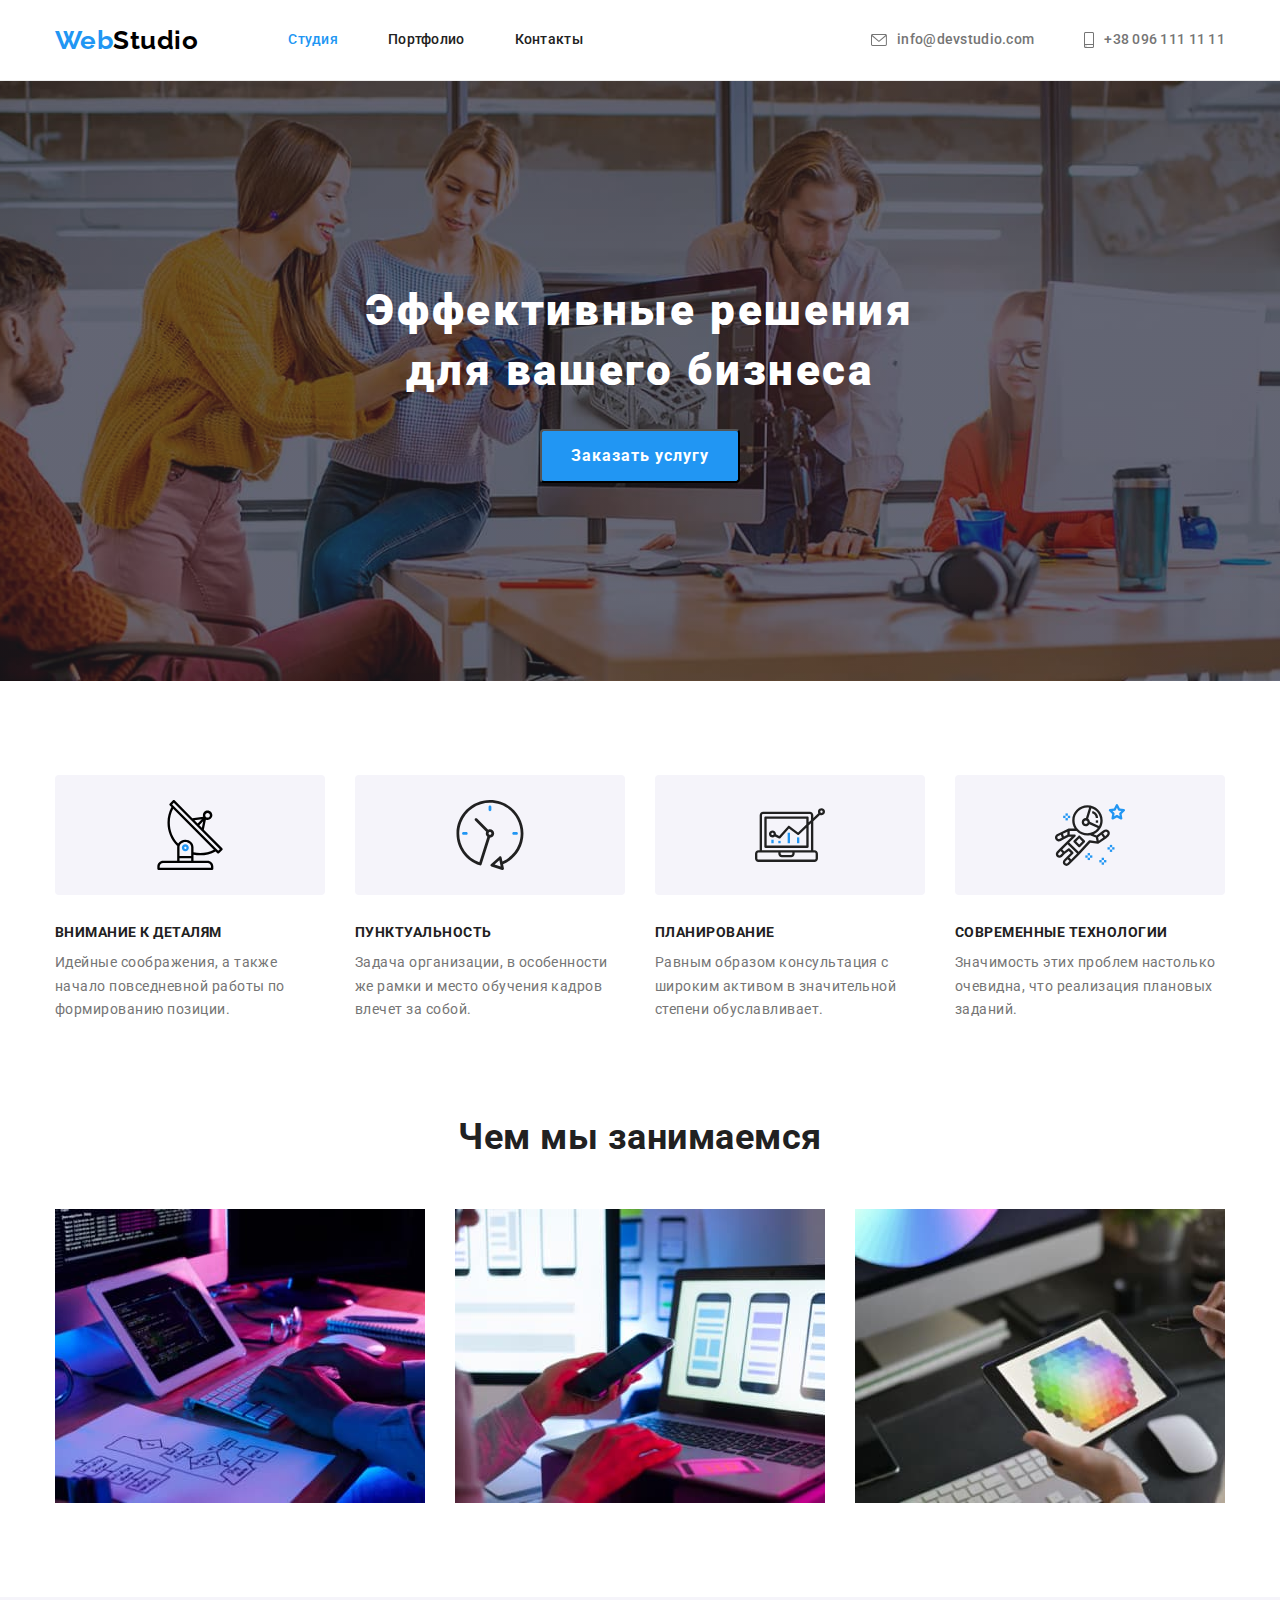
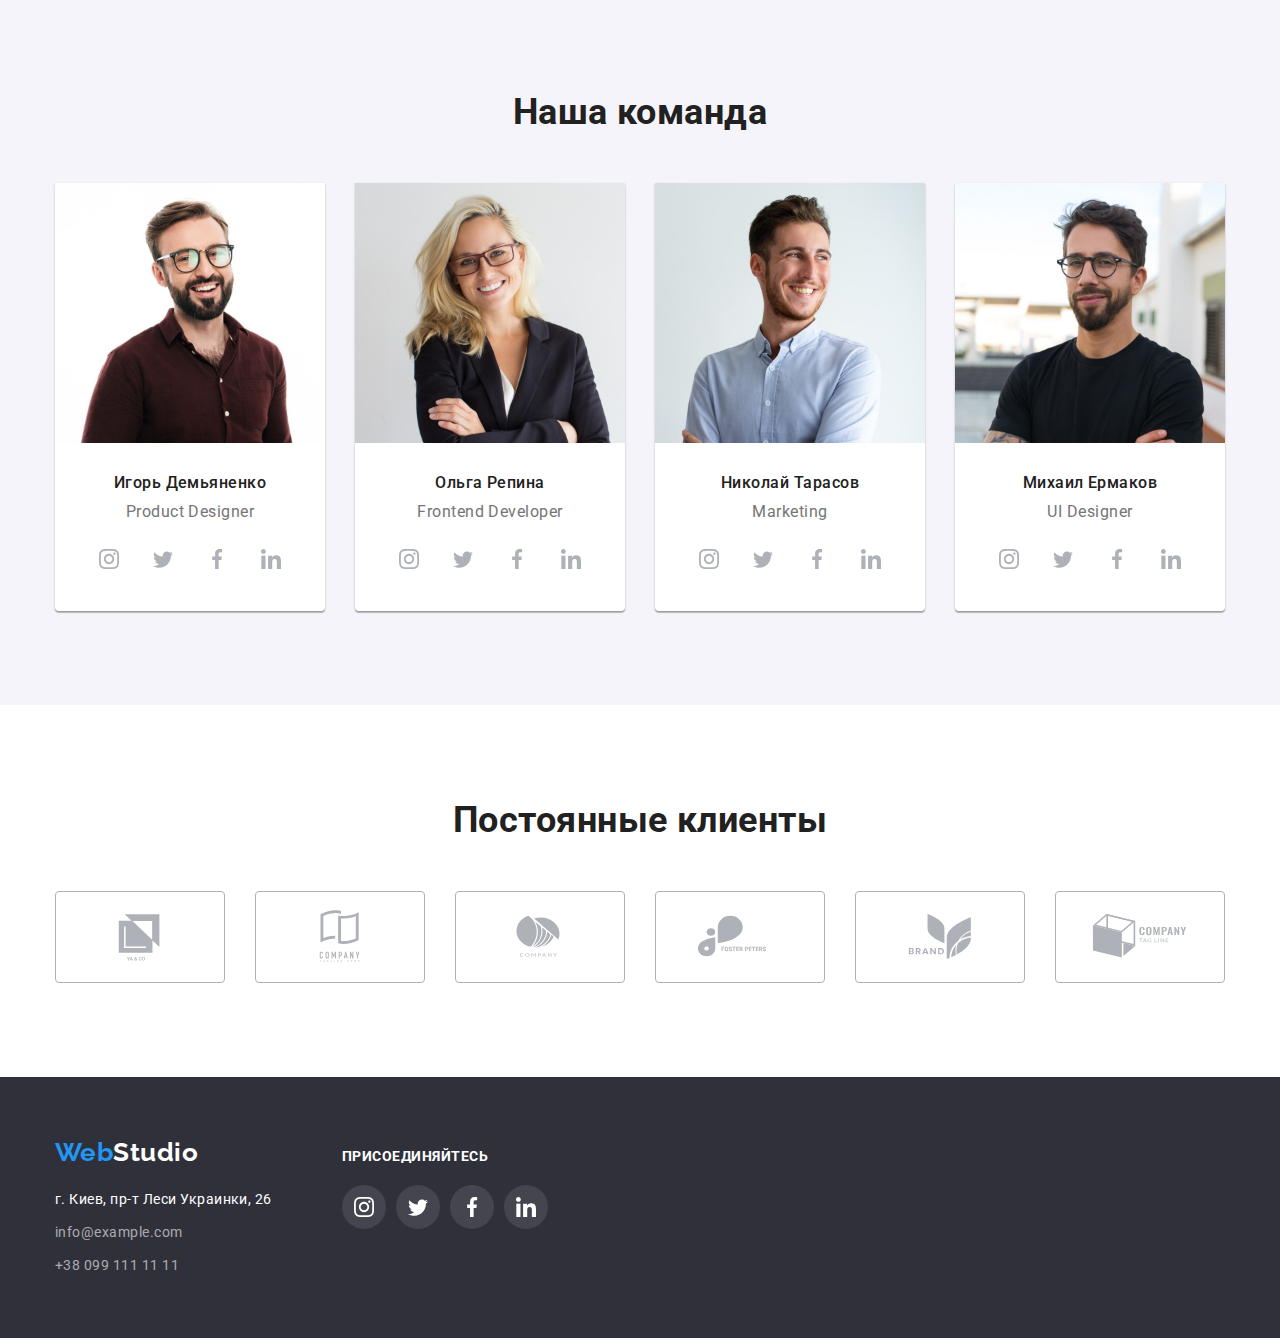
==== index.html @ 12205f4e "Adding initial files" ====
<!DOCTYPE html>
<html lang="ru">
  <head>
    <meta charset="UTF-8" />
    <meta http-equiv="X-UA-Compatible" content="IE=edge" />
    <meta name="viewport" content="width=device-width, initial-scale=1.0" />
    <title>WebStudio</title>

    <link
      rel="stylesheet"
      href="https://cdnjs.cloudflare.com/ajax/libs/modern-normalize/1.1.0/modern-normalize.min.css"
      integrity="sha512-wpPYUAdjBVSE4KJnH1VR1HeZfpl1ub8YT/NKx4PuQ5NmX2tKuGu6U/JRp5y+Y8XG2tV+wKQpNHVUX03MfMFn9Q=="
      crossorigin="anonymous"
      referrerpolicy="no-referrer"
    />
    <link rel="preconnect" href="https://fonts.googleapis.com" />
    <link rel="preconnect" href="https://fonts.gstatic.com" crossorigin />
    <link
      href="https://fonts.googleapis.com/css2?family=Raleway:wght@700&family=Roboto:wght@400;500;700;900&display=swap"
      rel="stylesheet"
    />
    <link rel="stylesheet" href="./css/styles.css" />
  </head>

  <body>
    <header class="header">
      <div class="container">
        <nav class="navigation">
          <a href="./index.html" class="logo"
            ><span class="web">Web</span><span class="studio">Studio</span>
          </a>

          <ul class="site-nav list">
            <li class="nav-item"><a href="./index.html" class="link current">Студия</a></li>
            <li class="nav-item"><a href="./portfolio.html" class="link">Портфолио</a></li>
            <li class="nav-item"><a href="" class="link">Контакты</a></li>
          </ul>
        </nav>

        <ul class="contacts-list list">
          <li class="contact-item">
            <a href="mailto:info@devstudio.com" class="contact-link link">
              <svg class="contact-icon" width="16" height="12">
                <use href="./images/icon/symbol-defs.svg#icon-envelope"></use></svg
              >info@devstudio.com</a
            >
          </li>
          <li class="contact-item">
            <a href="tel:+380961111111" class="contact-link link"
              ><svg class="contact-icon" width="10" height="16">
                <use href="./images/icon/symbol-defs.svg#icon-smartphone"></use></svg
              >+38 096 111 11 11</a
            >
          </li>
        </ul>
      </div>
    </header>

    <main>
      <section class="hero">
        <div class="container">
          <h1 class="hero-title">
            Эффективные решения <br />
            для вашего бизнеса
          </h1>
          <div class="center-button">
            <button type="button" class="button">Заказать услугу</button>
          </div>
        </div>
      </section>

      <section class="section advantage">
        <div class="container">
          <h2 class="visually-hidden">Наши преимущества</h2>
          <ul class="advantage-list list">
            <li class="advantage-info">
              <div class="advantage-card">
                <svg class="advantage-icon" width="70" height="70">
                  <use href="./images/icon/symbol-defs.svg#icon-antenna-1"></use>
                </svg>
              </div>
              <h3 class="advantage-item">Внимание к деталям</h3>
              <p class="advantage-description">
                Идейные соображения, а также начало повседневной работы по формированию позиции.
              </p>
            </li>
            <li class="advantage-info">
              <div class="advantage-card">
                <svg class="advantage-icon" width="70" height="70">
                  <use href="./images/icon/symbol-defs.svg#icon-clock-1"></use>
                </svg>
              </div>
              <h3 class="advantage-item">Пунктуальность</h3>
              <p class="advantage-description">
                Задача организации, в особенности же рамки и место обучения кадров влечет за собой.
              </p>
            </li>
            <li class="advantage-info">
              <div class="advantage-card">
                <svg class="advantage-icon" width="70" height="70">
                  <use href="./images/icon/symbol-defs.svg#icon-diagram-1"></use>
                </svg>
              </div>
              <h3 class="advantage-item">Планирование</h3>
              <p class="advantage-description">
                Равным образом консультация с широким активом в значительной степени обуславливает.
              </p>
            </li>
            <li class="advantage-info">
              <div class="advantage-card">
                <svg class="advantage-icon" width="70" height="70">
                  <use href="./images/icon/symbol-defs.svg#icon-astronaut-1"></use>
                </svg>
              </div>
              <h3 class="advantage-item">Современные технологии</h3>
              <p class="advantage-description">
                Значимость этих проблем настолько очевидна, что реализация плановых заданий.
              </p>
            </li>
          </ul>
        </div>
      </section>

      <section class="section examples">
        <div class="container">
          <h2 class="examples-title">Чем мы занимаемся</h2>
          <ul class="examples-list list">
            <li class="example-img">
              <img src="./images/img.jpg" alt="человек пишет код" width="370" />
            </li>
            <li class="example-img">
              <img
                src="./images/img2.jpg"
                alt="человек разрабатывает макет верстки для мобильных устройств"
                width="370"
              />
            </li>
            <li class="example-img">
              <img
                src="./images/img3.jpg"
                alt="человек продумывает цветовые рпешения для дизайна"
                width="370"
              />
            </li>
          </ul>
        </div>
      </section>

      <section class="section team">
        <div class="container">
          <h2 class="team-title">Наша команда</h2>
          <ul class="team-members list">
            <li class="member-info">
              <img src="./images/igor.jpg" alt="Игорь Демьяненко" width="270" />
              <div class="member-box">
                <h3 class="team-member-name">Игорь Демьяненко</h3>
                <p lang="en" class="team-member-description">Product Designer</p>

                <ul class="team-member-social list">
                  <li class="team-member-item">
                    <a href="" class="team-member-link link">
                      <svg class="social-icon" width="20" height="20">
                        <use href="./images/icon/symbol-defs.svg#icon-instagram-2"></use></svg
                    ></a>
                  </li>

                  <li class="team-member-item">
                    <a href="" class="team-member-link link">
                      <svg class="social-icon" width="20" height="20">
                        <use href="./images/icon/symbol-defs.svg#icon-twitter"></use></svg
                    ></a>
                  </li>

                  <li class="team-member-item">
                    <a href="" class="team-member-link link">
                      <svg class="social-icon" width="20" height="20">
                        <use href="./images/icon/symbol-defs.svg#icon-facebook-1"></use></svg
                    ></a>
                  </li>
                  <li class="team-member-item">
                    <a href="" class="team-member-link link">
                      <svg class="social-icon" width="20" height="20">
                        <use href="./images/icon/symbol-defs.svg#icon-linkedin-1"></use></svg
                    ></a>
                  </li>
                </ul>
              </div>
            </li>

            <li class="member-info">
              <img src="./images/olga.jpg" alt="Ольга Репина" width="270" />
              <div class="member-box">
                <h3 class="team-member-name">Ольга Репина</h3>
                <p lang="en" class="team-member-description">Frontend Developer</p>
                <ul class="team-member-social list">
                  <li class="team-member-item">
                    <a href="" class="team-member-link link">
                      <svg class="social-icon" width="20" height="20">
                        <use href="./images/icon/symbol-defs.svg#icon-instagram-2"></use></svg
                    ></a>
                  </li>
                  <li class="team-member-item">
                    <a href="" class="team-member-link link">
                      <svg class="social-icon" width="20" height="20">
                        <use href="./images/icon/symbol-defs.svg#icon-twitter"></use></svg
                    ></a>
                  </li>

                  <li class="team-member-item">
                    <a href="" class="team-member-link link">
                      <svg class="social-icon" width="20" height="20">
                        <use href="./images/icon/symbol-defs.svg#icon-facebook-1"></use></svg
                    ></a>
                  </li>
                  <li class="team-member-item">
                    <a href="" class="team-member-link link">
                      <svg class="social-icon" width="20" height="20">
                        <use href="./images/icon/symbol-defs.svg#icon-linkedin-1"></use></svg
                    ></a>
                  </li>
                </ul>
              </div>
            </li>
            <li class="member-info">
              <img src="./images/nikolay.jpg" alt="Николай Тарасов" width="270" />
              <div class="member-box">
                <h3 class="team-member-name">Николай Тарасов</h3>
                <p lang="en" class="team-member-description">Marketing</p>
                <ul class="team-member-social list">
                  <li class="team-member-item">
                    <a href="" class="team-member-link link">
                      <svg class="social-icon" width="20" height="20">
                        <use href="./images/icon/symbol-defs.svg#icon-instagram-2"></use></svg
                    ></a>
                  </li>
                  <li class="team-member-item">
                    <a href="" class="team-member-link link">
                      <svg class="social-icon" width="20" height="20">
                        <use href="./images/icon/symbol-defs.svg#icon-twitter"></use></svg
                    ></a>
                  </li>

                  <li class="team-member-item">
                    <a href="" class="team-member-link link">
                      <svg class="social-icon" width="20" height="20">
                        <use href="./images/icon/symbol-defs.svg#icon-facebook-1"></use></svg
                    ></a>
                  </li>
                  <li class="team-member-item">
                    <a href="" class="team-member-link link">
                      <svg class="social-icon" width="20" height="20">
                        <use href="./images/icon/symbol-defs.svg#icon-linkedin-1"></use></svg
                    ></a>
                  </li>
                </ul>
              </div>
            </li>
            <li class="member-info">
              <img src="./images/michail.jpg" alt="Михаил Ермаков" width="270" />
              <div class="member-box">
                <h3 class="team-member-name">Михаил Ермаков</h3>
                <p lang="en" class="team-member-description">UI Designer</p>
                <ul class="team-member-social list">
                  <li class="team-member-item">
                    <a href="" class="team-member-link link">
                      <svg class="social-icon" width="20" height="20">
                        <use href="./images/icon/symbol-defs.svg#icon-instagram-2"></use></svg
                    ></a>
                  </li>
                  <li class="team-member-item">
                    <a href="" class="team-member-link link">
                      <svg class="social-icon" width="20" height="20">
                        <use href="./images/icon/symbol-defs.svg#icon-twitter"></use></svg
                    ></a>
                  </li>
                  <li class="team-member-item">
                    <a href="" class="team-member-link link">
                      <svg class="social-icon" width="20" height="20">
                        <use href="./images/icon/symbol-defs.svg#icon-facebook-1"></use></svg
                    ></a>
                  </li>
                  <li class="team-member-item">
                    <a href="" class="team-member-link link">
                      <svg class="social-icon" width="20" height="20">
                        <use href="./images/icon/symbol-defs.svg#icon-linkedin-1"></use></svg
                    ></a>
                  </li>
                </ul>
              </div>
            </li>
          </ul>
        </div>
      </section>

      <section class="section clients">
        <div class="container">
          <h2 class="clients-header">Постоянные клиенты</h2>
          <ul class="clients-list">
            <li class="clients-item list">
              <a href="" class="clients-link"
                ><svg class="clients-icon" width="106" height="60">
                  <use href="./images/icon/symbol-defs.svg#icon-Logo1"></use></svg
              ></a>
            </li>
            <li class="clients-item list">
              <a href="" class="clients-link"
                ><svg class="clients-icon" width="106" height="60">
                  <use href="./images/icon/symbol-defs.svg#icon-Logo2"></use></svg
              ></a>
            </li>
            <li class="clients-item list">
              <a href="" class="clients-link"
                ><svg class="clients-icon" width="106" height="60">
                  <use href="./images/icon/symbol-defs.svg#icon-Logo3"></use></svg
              ></a>
            </li>
            <li class="clients-item list">
              <a href="" class="clients-link"
                ><svg class="clients-icon" width="106" height="60">
                  <use href="./images/icon/symbol-defs.svg#icon-Logo4"></use></svg
              ></a>
            </li>
            <li class="clients-item list">
              <a href="" class="clients-link"
                ><svg class="clients-icon" width="106" height="60">
                  <use href="./images/icon/symbol-defs.svg#icon-Logo5"></use></svg
              ></a>
            </li>
            <li class="clients-item list">
              <a href="" class="clients-link"
                ><svg class="clients-icon" width="106" height="60">
                  <use href="./images/icon/symbol-defs.svg#icon-Logo6"></use></svg
              ></a>
            </li>
          </ul>
        </div>
      </section>
    </main>

    <footer class="footer">
      <div class="contact-wrap container">
        <div class="contacts-bottom">
          <h2 class="visually-hidden">адрес</h2>
          <a href="./index.html" class="logo"
            ><span class="web">Web</span><span class="studio">Studio</span></a
          >
          <address class="adress">
            <ul class="adress-list list">
              <li class="adress-item">
                <a href="https://goo.gl/maps/33gtuHecfimrdce18" target="blank" class="location"
                  >г. Киев, пр-т Леси Украинки, 26</a
                >
              </li>
              <li class="adress-item">
                <a href="mailto:info@example.com" class="link">info@example.com</a>
              </li>
              <li class="adress-item">
                <a href="tel:+380991111111+" class="link">+38 099 111 11 11</a>
              </li>
            </ul>
          </address>
        </div>
        <div class="social-media">
          <h2 class="visually-hidden">социальные сети</h2>
          <p class="join-social">присоединяйтесь</p>
          <ul class="join-social-list list">
            <li class="social-icon">
              <a href="" class="social-link link">
                <svg class="social-icon" width="20" height="20">
                  <use href="./images/icon/symbol-defs.svg#icon-instagram-2"></use></svg
              ></a>
            </li>
            <li class="social-icon">
              <a href="" class="social-link link">
                <svg class="social-icon" width="20" height="20">
                  <use href="./images/icon/symbol-defs.svg#icon-twitter"></use>
                </svg>
              </a>
            </li>
            <li class="social-icon">
              <a href="" class="social-link link">
                <svg class="social-icon" width="20" height="20">
                  <use href="./images/icon/symbol-defs.svg#icon-facebook-1"></use>
                </svg>
              </a>
            </li>
            <li class="social-icon">
              <a href="" class="social-link link">
                <svg class="social-icon" width="20" height="20">
                  <use href="./images/icon/symbol-defs.svg#icon-linkedin-1"></use>
                </svg>
              </a>
            </li>
          </ul>
        </div>
      </div>
    </footer>
  </body>
</html>
---- css/styles.css ----
*,
*::before,
*::after {
  box-sizing: border-box;
}

:root {
  --main-text-color: #212121;
  --secondary-text-color: #757575;
  --footer-text-color: rgba(255, 255, 255, 0.6);
  --accent-color: #2196f3;
  --accent-bg-color: #2f303a;
  --main-bg-color: #ffffff;
  --secondary-bg-color: #f5f4fa;
}
p,
h1,
h2,
h3,
h4,
h5,
h6 {
  margin: 0;
}

ul,
ol {
  margin: 0;
  padding-left: 0;
  padding-bottom: 0;
}
body {
  margin: 0;
  font-family: 'Roboto', sans-serif;
  color: var(--main-text-color);
  letter-spacing: 0.03em;
}

img {
  display: block;
  max-width: 100%;
  height: auto;
}

.container {
  width: 1200px;
  padding: 0px 15px;
  margin: 0 auto;
}

.section {
  padding: 94px 0;
}

.link {
  cursor: pointer;
  text-decoration: none;
}

.list {
  list-style: none;
}

.header .container {
  display: flex;
  align-items: center;
  justify-content: space-between;
}
.header {
  background-color: var(--main-bg-color);
  border-bottom: 1px solid #ececec;
}

.navigation {
  display: flex;
  align-items: center;
}
.site-nav {
  margin-left: 90px;
  display: flex;
}

.site-nav .link {
  padding: 32px 0;
  display: block;
  font-weight: 500;
  font-size: 14px;
  line-height: 1.14;
  letter-spacing: 0.02em;
  color: var(--main-text-color);
  text-decoration: none;
}
.site-nav .link.current {
  color: var(--accent-color);
}
.site-nav .link:hover,
.site-nav .link:focus {
  color: var(--accent-color);
}

.nav-item {
  margin-right: 50px;
}

.nav-item:last-child {
  margin-right: 0;
}
.logo {
  font-family: 'Raleway', sans-serif;
  font-weight: 700;
  font-size: 26px;
  line-height: 1.19;
  text-decoration: none;
}
.web {
  color: var(--accent-color);
}
.studio {
  color: #000000;
}

.visually-hidden {
  position: absolute;
  white-space: nowrap;
  width: 1px;
  height: 1px;
  overflow: hidden;
  border: 0;
  padding: 0;
  clip: rect(0 0 0 0);
  clip-path: inset(50%);
  margin: -1px;
}
.contacts-list {
  display: flex;
}

.contact-item {
  margin-right: 50px;
  display: flex;
  color: var(--secondary-text-color);
}

.contact-item:last-child {
  margin-right: 0;
}

.contact-item:hover,
.contact-item:focus {
  color: var(--accent-color);
}

.contact-icon {
  margin-right: 10px;
  fill: currentColor;
}

.contact-link {
  padding: 32px 0;
  font-weight: 500;
  font-size: 14px;
  line-height: 1.14;
  letter-spacing: 0.02em;
  color: currentColor;
  text-decoration: none;
  display: flex;
  align-items: center;
}
.contact-link:hover,
.contact-link:focus {
  color: var(--accent-color);
}

.hero {
  padding: 200px 0;
  background-color: var(--accent-bg-color);
  background-image: linear-gradient(rgba(47, 48, 58, 0.4), rgba(47, 48, 58, 0.4)),
    url(../images/bg-img.jpg);
  background-repeat: no-repeat;
  background-position: center;
  background-size: cover;
  max-width: 1600px;
  margin: 0 auto;
}

.hero-title {
  font-weight: 900;
  font-size: 44px;
  line-height: 1.36;
  text-align: center;
  letter-spacing: 0.06em;
  color: var(--main-bg-color);
  margin-bottom: 30px;
}
.button {
  font-family: inherit;
  font-weight: 700;
  font-size: 16px;
  line-height: 1.88;
  letter-spacing: 0.06em;
  background-color: var(--accent-color);
  color: var(--main-bg-color);
  cursor: pointer;
  border-radius: 4px;
  min-width: 200px;
  padding-top: 10px;
  padding-bottom: 10px;
}
.center-button {
  display: flex;
  justify-content: center;
  align-items: center;
  height: 50px;
}
.button:focus {
  color: var(--main-text-color);
}
.advantage {
  background-color: var(--main-bg-color);
}

.advantage-item {
  font-weight: 700;
  font-size: 14px;
  line-height: 1.14;
  text-transform: uppercase;
  color: var(--main-text-color);
  margin-bottom: 10px;
  margin-top: 30px;
}
.advantage-list {
  display: flex;
  justify-content: space-between;
}

.advantage-card {
  width: 270px;
  height: 120px;
  border-radius: 4px;
  background-color: var(--secondary-bg-color);
  display: flex;
  align-items: center;
  justify-content: center;
  fill: black;
}

.advantage-card:hover {
  border: 1px solid #000000;
  box-shadow: 0px 4px 4px rgba(0, 0, 0, 0.25);
}

.advantage-info:not(:last-child) {
  margin-right: 30px;
}
.advantage-description {
  font-size: 14px;
  line-height: 1.71;
  color: var(--secondary-text-color);
}
.examples {
  padding-top: 0;
}
.examples-title,
.team-title {
  font-weight: 700;
  font-size: 36px;
  line-height: 1.17;
  text-align: center;
  color: var(--main-text-color);
  margin-bottom: 50px;
}
.examples-list {
  display: flex;
  justify-content: space-between;
}
.example-img:not(:last-child) {
  margin-right: 30px;
}
.team-members {
  display: flex;
  justify-content: space-between;
}
.team {
  background-color: var(--secondary-bg-color);
}
.member-info {
  background-color: var(--main-bg-color);
  box-shadow: 0px 1px 3px rgba(0, 0, 0, 0.12), 0px 1px 1px rgba(0, 0, 0, 0.14),
    0px 2px 1px rgba(0, 0, 0, 0.2);
  border-radius: 0px 0px 4px 4px;
}
.member-info:not(:last-child) {
  margin-right: 30px;
}

.member-box {
  padding: 30px 0;
}

.team-member-name {
  font-weight: 500;
  font-size: 16px;
  text-align: center;
}
.team-member-description {
  font-size: 16px;
  line-height: 1.19;
  color: var(--secondary-text-color);
  margin-top: 10px;
  text-align: center;
  margin-bottom: 16px;
}

.team-member-social {
  display: flex;
  justify-content: center;
}

.team-member-item + .team-member-item {
  margin-left: 10px;
}

.team-member-link {
  width: 44px;
  height: 44px;
  border-radius: 50%;
  background-color: var(--main-bg-color);
  display: flex;
  align-items: center;
  justify-content: center;
  fill: #afb1b8;
}

.team-member-link:hover,
.team-member-link:focus {
  background-color: var(--accent-color);
  fill: var(--main-bg-color);
}

.clients {
  background-color: var(--main-bg-color);
}

.clients-header {
  font-weight: 700;
  font-size: 36px;
  line-height: 1.17;
  text-align: center;
  color: var(--main-text-color);
  margin-bottom: 50px;
}

.clients-list {
  display: flex;
}

.clients-item + .clients-item {
  margin-left: 30px;
}

.clients-link {
  width: 170px;
  height: 92px;
  border-radius: 4px;
  border: 1px solid #afb1b8;
  background-color: var(--main-bg-color);
  display: flex;
  align-items: center;
  justify-content: center;
  fill: #afb1b8;
}

.clients-link:hover,
.clients-link:focus {
  fill: var(--accent-color);
  border: 1px solid var(--accent-color);
}
.footer {
  background-color: var(--accent-bg-color);
  padding: 60px 0;
}
.footer .studio {
  color: var(--main-bg-color);
}

.contact-wrap {
  display: flex;
  align-items: baseline;
}

.contacts-bottom {
  width: calc(25%-15px);
  margin-right: 70px;
}

.location {
  font-size: 14px;
  line-height: 1.71;
  color: var(--main-bg-color);
  text-decoration: none;
}
.location:focus,
.location:hover {
  color: var(--accent-color);
}

.adress {
  margin-top: 20px;
}
.adress-list {
  font-style: normal;
  margin-top: 20px;
}

.adress-item {
  margin-bottom: 9px;
}

.adress-item:last-child {
  margin-bottom: 0;
}
.adress .link {
  font-size: 14px;
  line-height: 1.71;
  font-style: normal;
  color: var(--footer-text-color);
  text-decoration: none;
}
.adress .link:focus,
.adress .link:hover {
  color: var(--accent-color);
}

.join-social {
  font-weight: 700;
  font-size: 14px;
  line-height: 1.14;
  text-transform: uppercase;
  color: var(--main-bg-color);
}
.join-social-list {
  display: flex;
  margin-top: 20px;
}

.social-icon + .social-icon {
  margin-left: 10px;
}
.social-link {
  width: 44px;
  height: 44px;
  border-radius: 50%;
  background-color: rgba(255, 255, 255, 0.1);
  display: flex;
  align-items: center;
  justify-content: center;
  fill: var(--main-bg-color);
}
.social-link:hover,
.social-link:focus {
  background-color: var(--accent-color);
}

.portfolio-list-title {
  font-weight: 700;
  font-size: 18px;
  line-height: 2;
  letter-spacing: 0.06em;
  color: var(--main-text-color);
}

.portfolio-description {
  font-size: 16px;
  line-height: 1.89;
  color: var(--secondary-text-color);
  margin-top: 4px;
}
.filter-buttons {
  justify-content: center;
  display: flex;
}
.filter {
  font-weight: 500;
  font-size: 16px;
  line-height: 1.6;
  text-align: center;
  background-color: var(--secondary-bg-color);
  color: var(--main-text-color);
  cursor: pointer;
  border-radius: 4px;
  padding: 6px 22px;
  border: none;
}
.filter:hover,
.filter:focus {
  color: var(--main-bg-color);
  background-color: var(--accent-color);
  box-shadow: 0px 3px 1px rgba(0, 0, 0, 0.1), 0px 1px 2px rgba(0, 0, 0, 0.08),
    0px 2px 2px rgba(0, 0, 0, 0.12);
}

.filter-item {
  margin-right: 8px;
}

.filter-item:last-child {
  margin-right: 0;
}

.portfolio-list {
  display: flex;
  flex-wrap: wrap;
  margin-left: -30px;
  margin-top: 50px;
  margin-bottom: -30px;
}
.porfolio-item {
  flex-basis: calc(100% / 3 - 30px);
  margin-left: 30px;
  margin-bottom: 30px;
  cursor: pointer;
}
.portfolio-card {
  display: block;
}

.portfolio-card:hover,
.portfolio-card:focus {
  box-shadow: 0px 1px 1px rgba(0, 0, 0, 0.12), 0px 4px 4px rgba(0, 0, 0, 0.06),
    1px 4px 6px rgba(0, 0, 0, 0.16);
  border: 1px solid #eeeeee;
}
.card-info {
  padding-top: 20px;
  padding-left: 24px;
  padding-bottom: 20px;
  border-bottom: 1px solid #eeeeee;
  border-right: 1px solid #eeeeee;
  border-left: 1px solid #eeeeee;
}
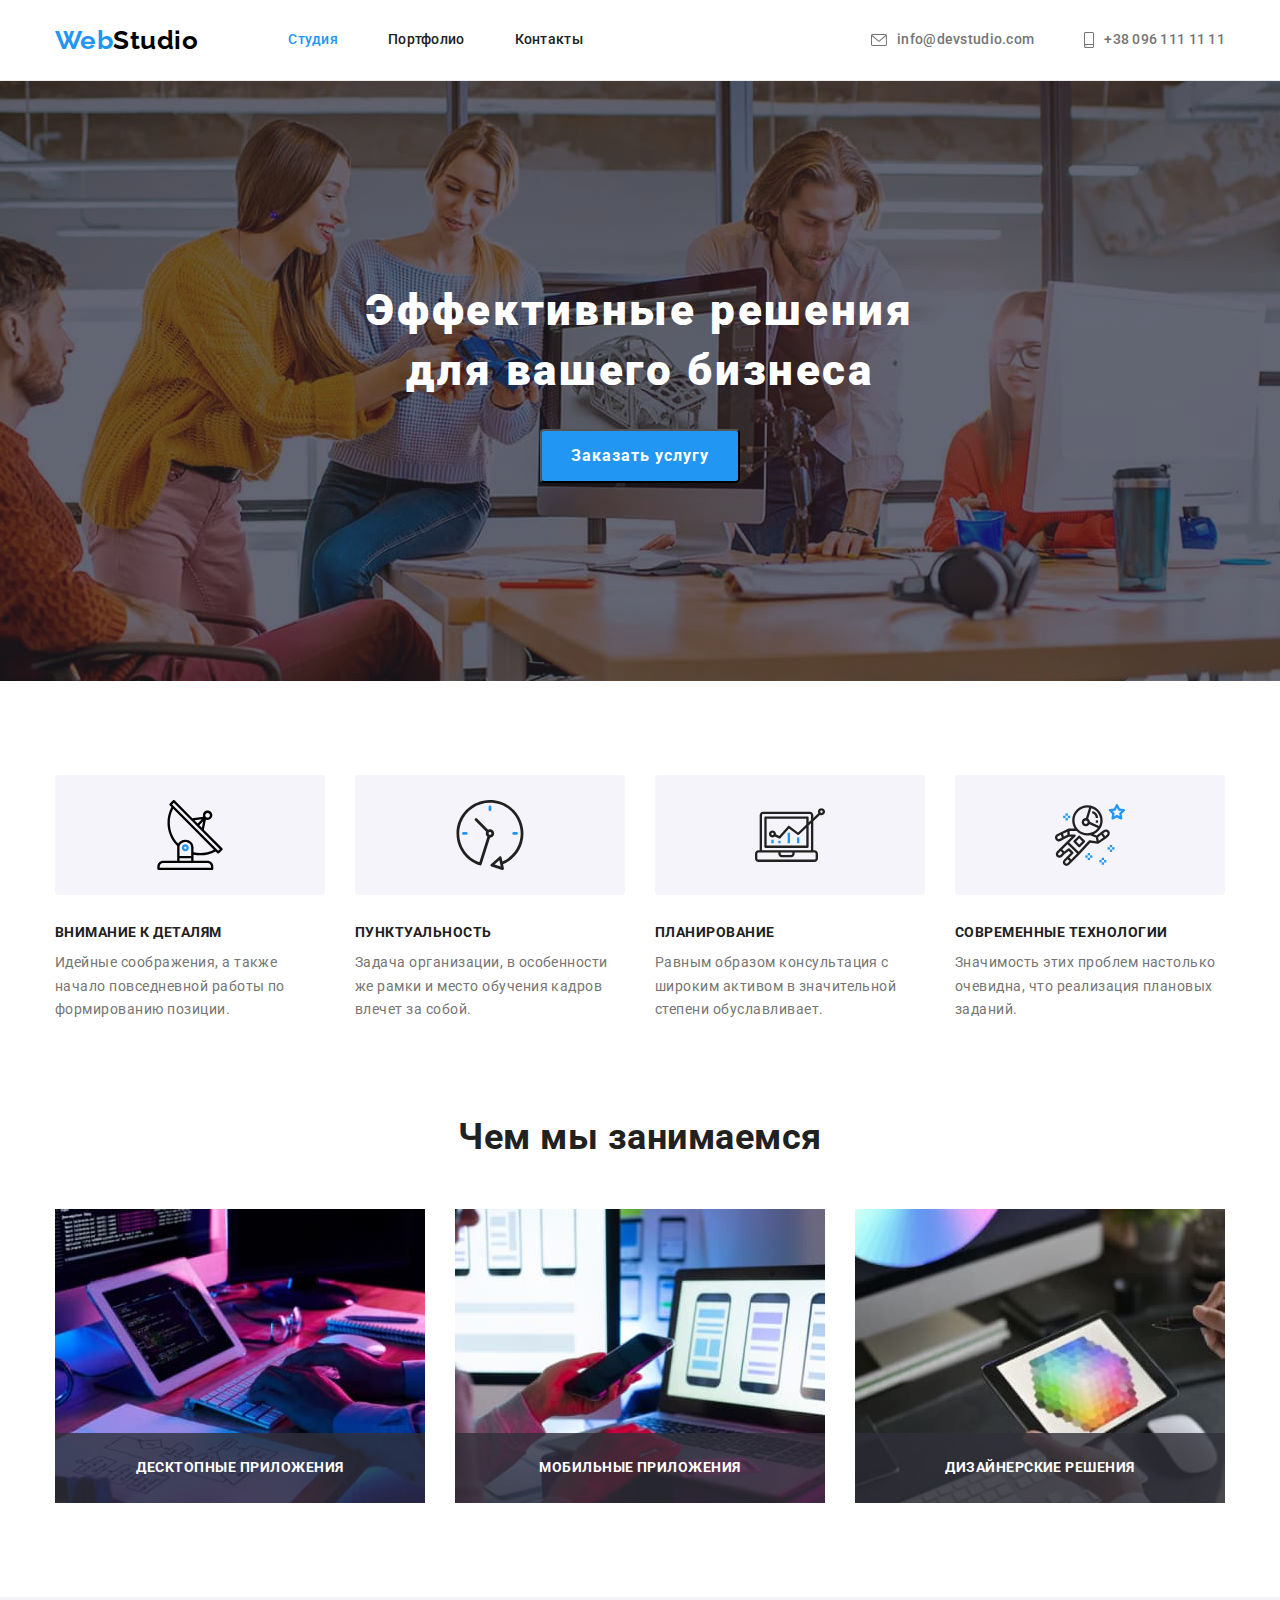
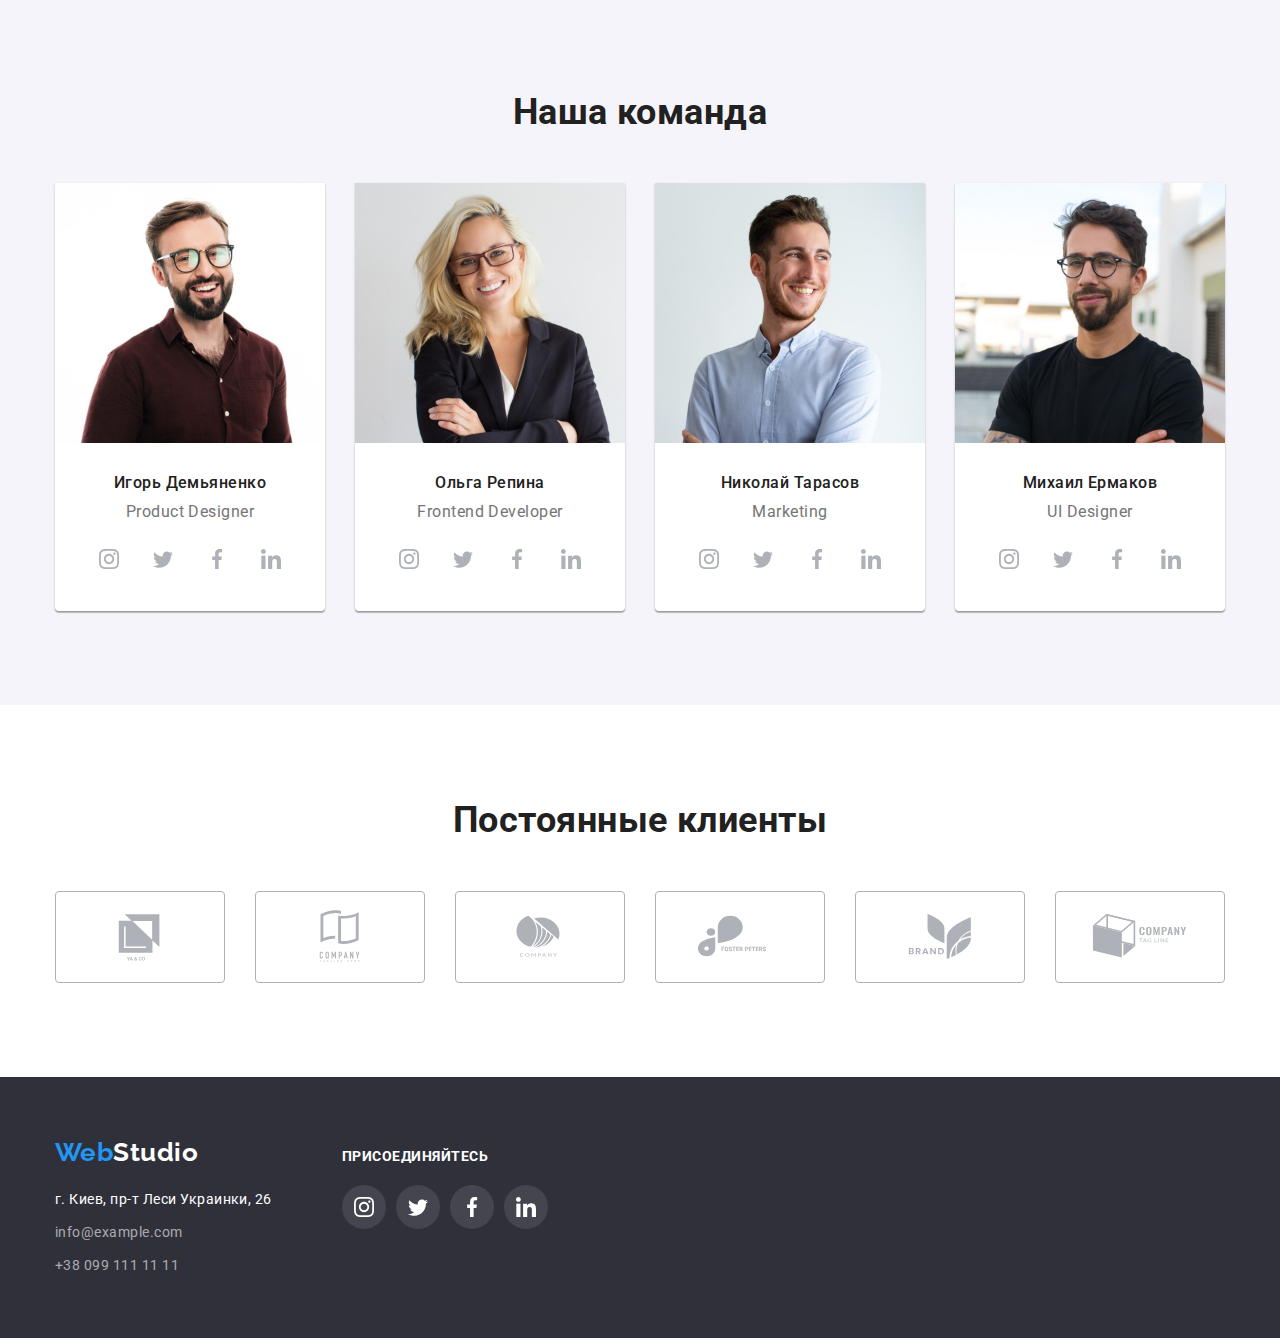
==== commit 1c48b074: "adding transition" ====
--- a/index.html
+++ b/index.html
@@ -125,22 +125,31 @@
         <div class="container">
           <h2 class="examples-title">Чем мы занимаемся</h2>
           <ul class="examples-list list">
-            <li class="example-img">
-              <img src="./images/img.jpg" alt="человек пишет код" width="370" />
-            </li>
-            <li class="example-img">
-              <img
-                src="./images/img2.jpg"
-                alt="человек разрабатывает макет верстки для мобильных устройств"
-                width="370"
-              />
-            </li>
-            <li class="example-img">
-              <img
-                src="./images/img3.jpg"
-                alt="человек продумывает цветовые рпешения для дизайна"
-                width="370"
-              />
+            <li class="example-card">
+              <div class="example-card-wrap">
+                <img src="./images/img.jpg" alt="человек пишет код" width="370" />
+                <p class="example-cover-text">Десктопные приложения</p>
+              </div>
+            </li>
+            <li class="example-card">
+              <div class="example-card-wrap">
+                <img
+                  src="./images/img2.jpg"
+                  alt="человек разрабатывает макет верстки для мобильных устройств"
+                  width="370"
+                />
+                <p class="example-cover-text">Мобильные приложения</p>
+              </div>
+            </li>
+            <li class="example-card">
+              <div class="example-card-wrap">
+                <img
+                  src="./images/img3.jpg"
+                  alt="человек продумывает цветовые рпешения для дизайна"
+                  width="370"
+                />
+                <p class="example-cover-text">Дизайнерские решения</p>
+              </div>
             </li>
           </ul>
         </div>
--- a/css/styles.css
+++ b/css/styles.css
@@ -78,6 +78,7 @@
 .site-nav {
   margin-left: 90px;
   display: flex;
+  /* align-items: baseline; */
 }
 
 .site-nav .link {
@@ -89,6 +90,7 @@
   letter-spacing: 0.02em;
   color: var(--main-text-color);
   text-decoration: none;
+  transition: color 250ms cubic-bezier(0.4, 0, 0.2, 1);
 }
 .site-nav .link.current {
   color: var(--accent-color);
@@ -101,6 +103,13 @@
 .nav-item {
   margin-right: 50px;
 }
+
+/* .site-nav::after {
+  content: '';
+  height: 1px;
+  width: 60px;
+  background-color: var(--accent-color);
+} */
 
 .nav-item:last-child {
   margin-right: 0;
@@ -143,6 +152,7 @@
 
 .contact-item:last-child {
   margin-right: 0;
+  transition: color 250ms cubic-bezier(0.4, 0, 0.2, 1);
 }
 
 .contact-item:hover,
@@ -165,6 +175,7 @@
   text-decoration: none;
   display: flex;
   align-items: center;
+  transition: color 250ms cubic-bezier(0.4, 0, 0.2, 1);
 }
 .contact-link:hover,
 .contact-link:focus {
@@ -205,16 +216,21 @@
   min-width: 200px;
   padding-top: 10px;
   padding-bottom: 10px;
-}
+  transition: color 250ms cubic-bezier(0.4, 0, 0.2, 1);
+}
+
+.button:focus,
+.button:hover {
+  color: var(--main-text-color);
+}
+
 .center-button {
   display: flex;
   justify-content: center;
   align-items: center;
   height: 50px;
 }
-.button:focus {
-  color: var(--main-text-color);
-}
+
 .advantage {
   background-color: var(--main-bg-color);
 }
@@ -242,6 +258,8 @@
   align-items: center;
   justify-content: center;
   fill: black;
+  transition: border 250ms cubic-bezier(0.4, 0, 0.2, 1),
+    box-shadow 250ms cubic-bezier(0.4, 0, 0.2, 1);
 }
 
 .advantage-card:hover {
@@ -273,8 +291,27 @@
   display: flex;
   justify-content: space-between;
 }
-.example-img:not(:last-child) {
+.example-card:not(:last-child) {
   margin-right: 30px;
+}
+
+.example-cover-text {
+  font-weight: 700;
+  font-size: 14px;
+  line-height: 1.14;
+  text-transform: uppercase;
+  color: var(--main-bg-color);
+  position: absolute;
+  padding-top: 27px;
+  padding-bottom: 27px;
+  background: rgba(47, 48, 58, 0.8);
+  bottom: 0;
+  text-align: center;
+  width: 100%;
+}
+
+.example-card-wrap {
+  position: relative;
 }
 .team-members {
   display: flex;
@@ -329,6 +366,8 @@
   align-items: center;
   justify-content: center;
   fill: #afb1b8;
+  transition: background-color 250ms cubic-bezier(0.4, 0, 0.2, 1),
+    fill 250ms cubic-bezier(0.4, 0, 0.2, 1);
 }
 
 .team-member-link:hover,
@@ -368,6 +407,7 @@
   align-items: center;
   justify-content: center;
   fill: #afb1b8;
+  transition: fill 250ms cubic-bezier(0.4, 0, 0.2, 1), border 250ms cubic-bezier(0.4, 0, 0.2, 1);
 }
 
 .clients-link:hover,
@@ -398,6 +438,7 @@
   line-height: 1.71;
   color: var(--main-bg-color);
   text-decoration: none;
+  transition: color 250ms cubic-bezier(0.4, 0, 0.2, 1);
 }
 .location:focus,
 .location:hover {
@@ -425,6 +466,7 @@
   font-style: normal;
   color: var(--footer-text-color);
   text-decoration: none;
+  transition: color 250ms cubic-bezier(0.4, 0, 0.2, 1);
 }
 .adress .link:focus,
 .adress .link:hover {
@@ -455,6 +497,7 @@
   align-items: center;
   justify-content: center;
   fill: var(--main-bg-color);
+  transition: background-color 250ms cubic-bezier(0.4, 0, 0.2, 1);
 }
 .social-link:hover,
 .social-link:focus {
@@ -490,6 +533,9 @@
   border-radius: 4px;
   padding: 6px 22px;
   border: none;
+  transition: color 250ms cubic-bezier(0.4, 0, 0.2, 1),
+    background-color 250ms cubic-bezier(0.4, 0, 0.2, 1),
+    box-shadow 250ms cubic-bezier(0.4, 0, 0.2, 1);
 }
 .filter:hover,
 .filter:focus {
@@ -522,6 +568,27 @@
 }
 .portfolio-card {
   display: block;
+  transition: box-shadow 250ms cubic-bezier(0.4, 0, 0.2, 1),
+    border 250ms cubic-bezier(0.4, 0, 0.2, 1);
+}
+
+.portfolio-hover-wrap {
+  position: relative;
+}
+.portfolio-hover-text {
+  font-weight: 400;
+  font-size: 18px;
+  line-height: 1.6;
+  color: var(--main-bg-color);
+  background-color: rgba(33, 150, 243, 0.9);
+  position: absolute;
+  height: 100%;
+  top: 0;
+  text-align: left;
+  padding-top: 63px;
+  padding-right: 24px;
+  padding-left: 24px;
+  padding-bottom: 63px;
 }
 
 .portfolio-card:hover,
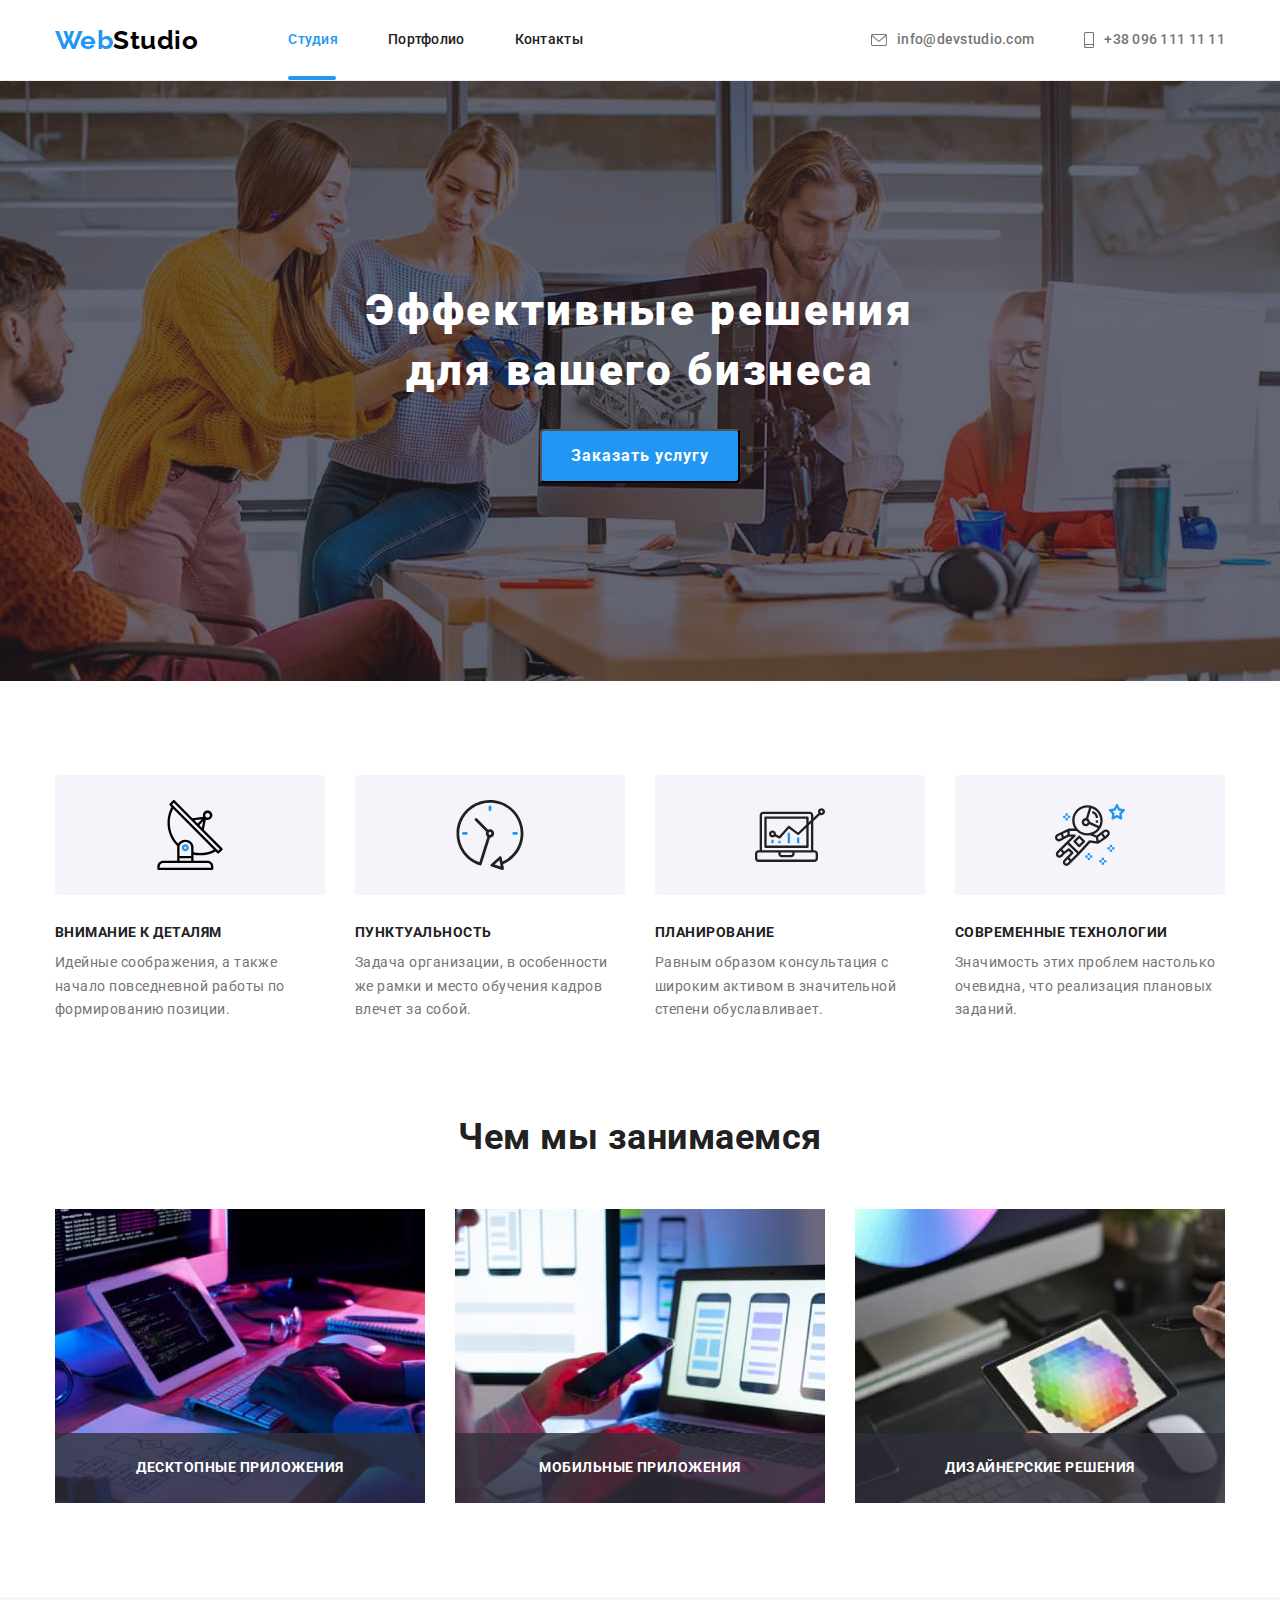
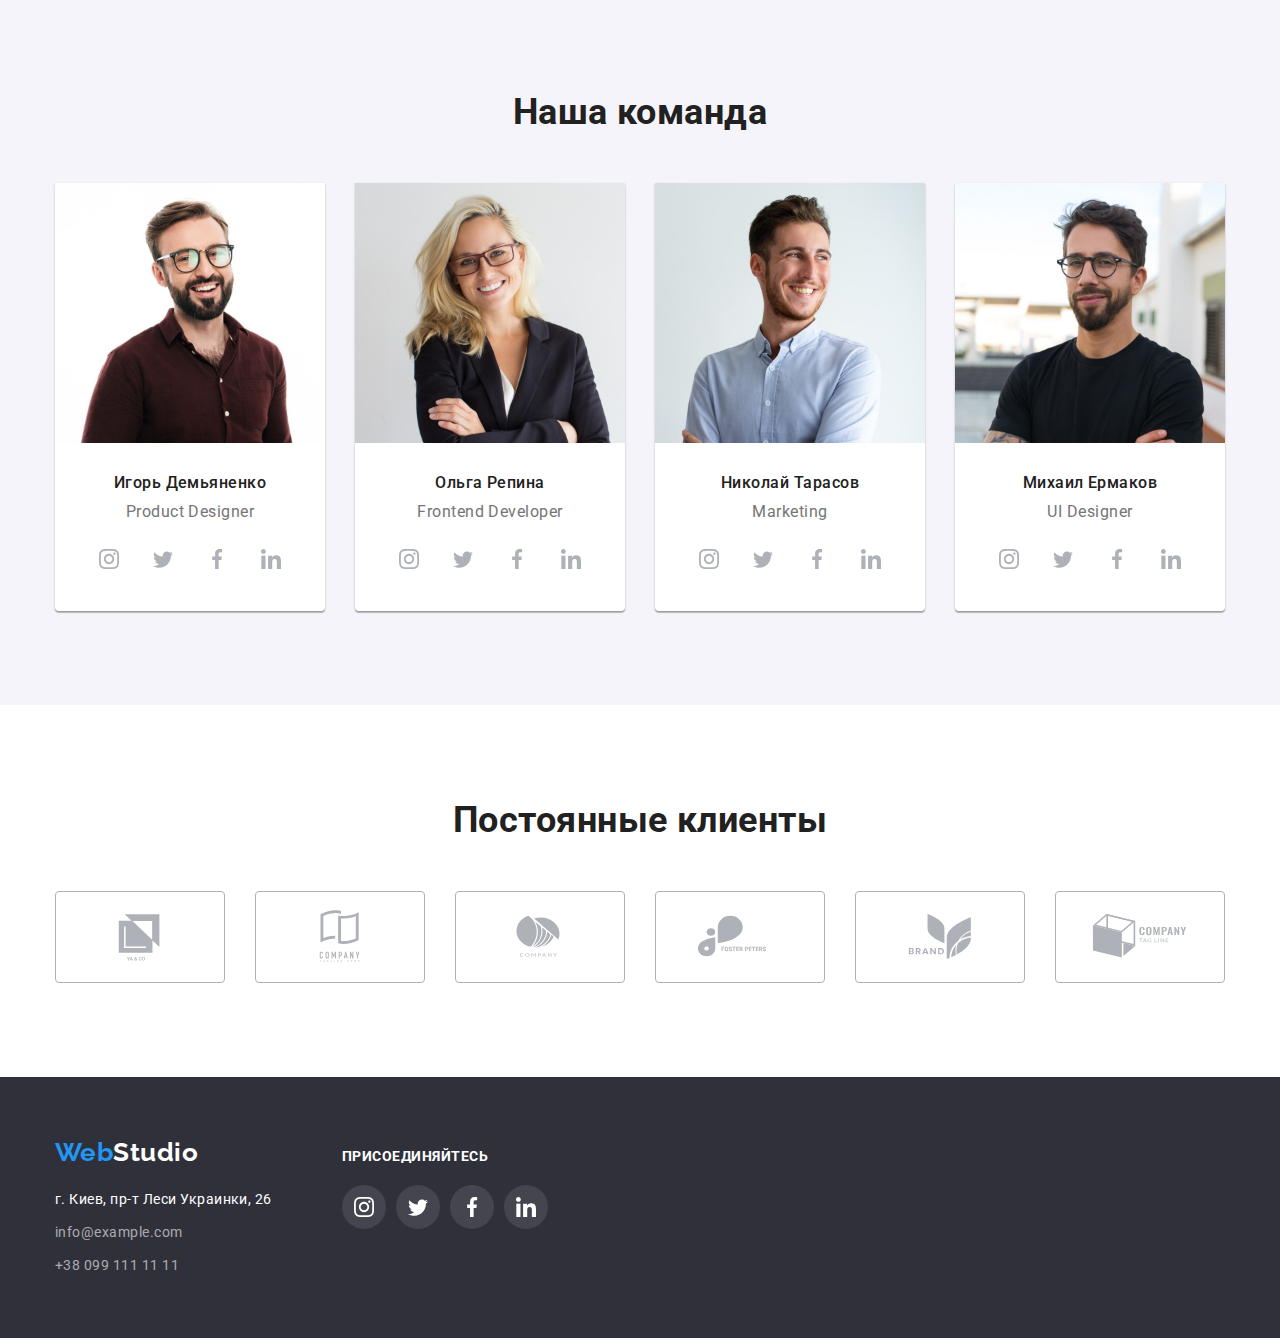
==== commit 027bf0d2: "adding modal window" ====
--- a/index.html
+++ b/index.html
@@ -64,7 +64,7 @@
             для вашего бизнеса
           </h1>
           <div class="center-button">
-            <button type="button" class="button">Заказать услугу</button>
+            <button type="button" class="button" data-modal-open>Заказать услугу</button>
           </div>
         </div>
       </section>
@@ -404,5 +404,16 @@
         </div>
       </div>
     </footer>
+
+    <div class="backdrop is-hidden" data-modal>
+      <div class="modal">
+        <button type="button" class="modal-close" data-modal-close>
+          <svg class="modal-close-icon" width="18" height="18">
+            <use href="./images/icon/symbol-defs.svg#icon-close-btn"></use>
+          </svg>
+        </button>
+      </div>
+    </div>
+    <script src="./js/modal.js"></script>
   </body>
 </html>
--- a/css/styles.css
+++ b/css/styles.css
@@ -78,7 +78,7 @@
 .site-nav {
   margin-left: 90px;
   display: flex;
-  /* align-items: baseline; */
+  align-items: baseline;
 }
 
 .site-nav .link {
@@ -102,14 +102,19 @@
 
 .nav-item {
   margin-right: 50px;
-}
-
-/* .site-nav::after {
+  position: relative;
+}
+
+.link.current::after {
   content: '';
-  height: 1px;
-  width: 60px;
+  width: 48px;
+  height: 4px;
   background-color: var(--accent-color);
-} */
+  border-radius: 2px;
+  position: absolute;
+  bottom: 0;
+  left: 0;
+}
 
 .nav-item:last-child {
   margin-right: 0;
@@ -566,6 +571,10 @@
   margin-bottom: 30px;
   cursor: pointer;
 }
+
+.porfolio-item:hover .portfolio-hover-text {
+  transform: translateY(0);
+}
 .portfolio-card {
   display: block;
   transition: box-shadow 250ms cubic-bezier(0.4, 0, 0.2, 1),
@@ -574,6 +583,7 @@
 
 .portfolio-hover-wrap {
   position: relative;
+  overflow: hidden;
 }
 .portfolio-hover-text {
   font-weight: 400;
@@ -589,6 +599,8 @@
   padding-right: 24px;
   padding-left: 24px;
   padding-bottom: 63px;
+  transform: translateY(100%);
+  transition: transform 250ms cubic-bezier(0.4, 0, 0.2, 1);
 }
 
 .portfolio-card:hover,
@@ -605,3 +617,51 @@
   border-right: 1px solid #eeeeee;
   border-left: 1px solid #eeeeee;
 }
+
+.backdrop {
+  position: fixed;
+  top: 0;
+  width: 100%;
+  height: 100%;
+  background: rgba(0, 0, 0, 0.2);
+  transition: opacity 250ms cubic-bezier(0.4, 0, 0.2, 1),
+    visibility 250ms cubic-bezier(0.4, 0, 0.2, 1);
+}
+
+.modal {
+  position: absolute;
+  top: 50%;
+  left: 50%;
+  transform: translate(-50%, -50%);
+  width: 528px;
+  min-height: 581px;
+  background: #ffffff;
+  box-shadow: 0px 1px 3px rgba(0, 0, 0, 0.12), 0px 1px 1px rgba(0, 0, 0, 0.14),
+    0px 2px 1px rgba(0, 0, 0, 0.2);
+  border-radius: 4px;
+}
+
+.modal-close {
+  position: absolute;
+  width: 30px;
+  height: 30px;
+  top: 8px;
+  right: 8px;
+  border-radius: 50%;
+  background-color: transparent;
+  border: 1px solid rgba(0, 0, 0, 0.1);
+  cursor: pointer;
+}
+
+.modal-close-icon {
+  position: absolute;
+  top: 50%;
+  left: 50%;
+  transform: translate(-50%, -50%);
+}
+
+.is-hidden {
+  opacity: 0;
+  pointer-events: none;
+  visibility: hidden;
+}
